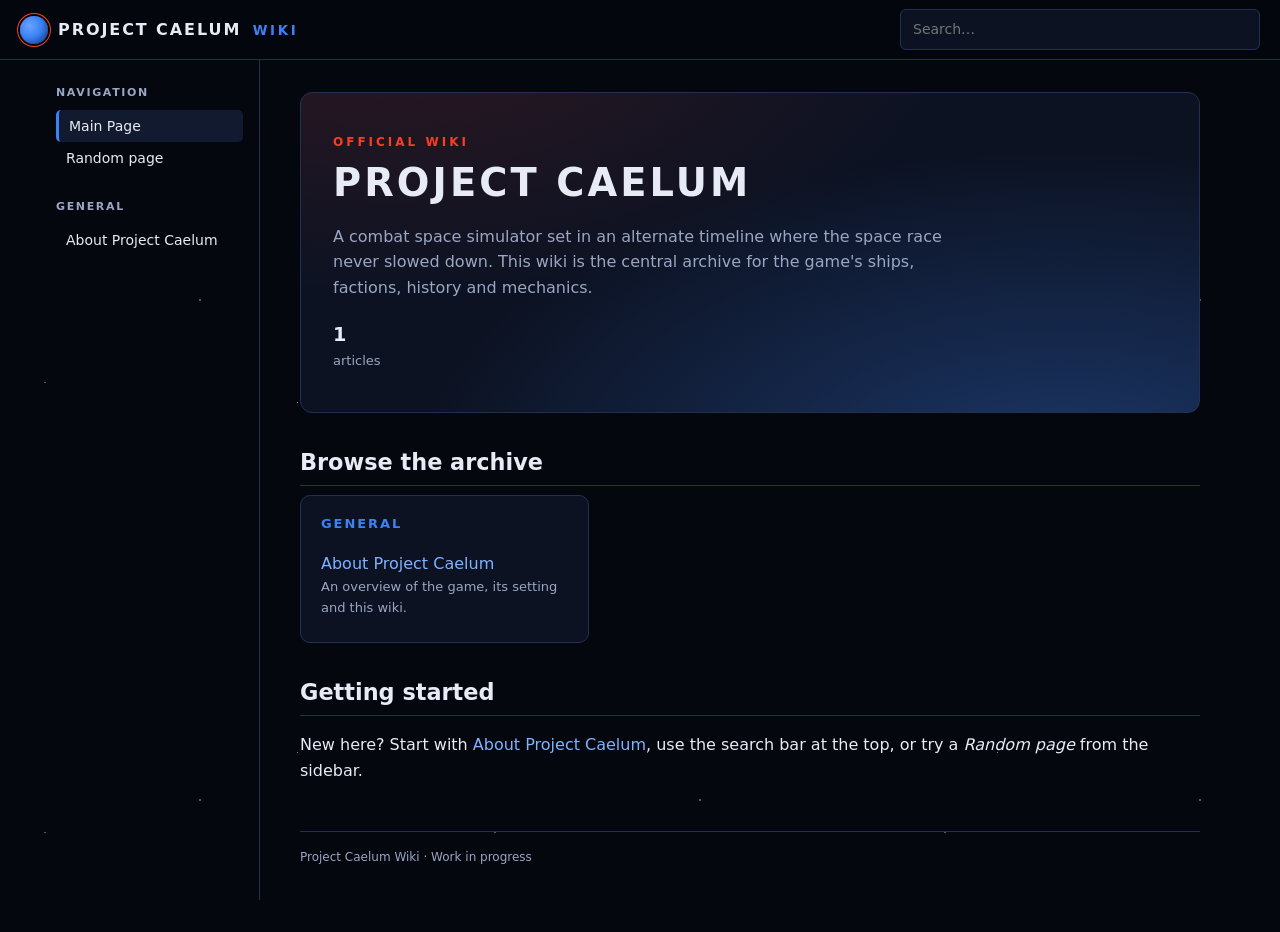
==== index.html @ 2e1519de "Add starter wiki: main page hub, about page, template, search and sidebar Co-Authored-By: Claude Opu" ====
<!DOCTYPE html>
<html lang="en">
<head>
  <meta charset="UTF-8">
  <meta name="viewport" content="width=device-width, initial-scale=1">
  <meta name="robots" content="noindex, nofollow">
  <title>Project Caelum Wiki</title>
  <link rel="stylesheet" href="assets/style.css">
</head>
<body data-root="">
  <div class="layout">
    <main>
      <section class="hero">
        <div class="tag">Official Wiki</div>
        <h1>PROJECT CAELUM</h1>
        <p>
          A combat space simulator set in an alternate timeline where the space race never slowed down.
          This wiki is the central archive for the game's ships, factions, history and mechanics.
        </p>
        <div class="stats">
          <div><b id="page-count">0</b>articles</div>
        </div>
      </section>

      <h2>Browse the archive</h2>
      <div class="grid" id="category-hub"></div>

      <h2>Getting started</h2>
      <p>
        New here? Start with <a href="pages/about.html">About Project Caelum</a>, use the search bar
        at the top, or try a <em>Random page</em> from the sidebar.
      </p>

      <footer class="page-footer">Project Caelum Wiki · Work in progress</footer>
    </main>
  </div>

  <script src="assets/pages.js"></script>
  <script src="assets/wiki.js"></script>
</body>
</html>
---- assets/style.css ----
/* ==========================================================
   PROJECT CAELUM WIKI — placeholder space theme
   Change the colors here to restyle the whole wiki.
   ========================================================== */
:root {
  --bg: #05070f;
  --bg-panel: #0c1222;
  --bg-panel-2: #121a30;
  --border: #23304f;
  --text: #e6ebf5;
  --text-dim: #9aa6c2;
  --accent: #3b82f6;      /* blue */
  --accent-2: #fc3d21;    /* signal red */
  --link: #7fb2ff;
  --font: "Segoe UI", system-ui, -apple-system, Roboto, Helvetica, Arial, sans-serif;
  --mono: ui-monospace, "Cascadia Mono", Consolas, monospace;
  --header-h: 60px;
}

* { box-sizing: border-box; }

html, body { margin: 0; }

body {
  background-color: var(--bg);
  /* simple CSS starfield */
  background-image:
    radial-gradient(1px 1px at 20% 30%, #fff8 50%, transparent 51%),
    radial-gradient(1px 1px at 70% 80%, #fff6 50%, transparent 51%),
    radial-gradient(1.5px 1.5px at 40% 60%, #fff5 50%, transparent 51%),
    radial-gradient(1px 1px at 85% 15%, #fff7 50%, transparent 51%),
    radial-gradient(1px 1px at 10% 85%, #fff5 50%, transparent 51%);
  background-size: 300px 300px, 400px 400px, 500px 500px, 350px 350px, 450px 450px;
  background-attachment: fixed;
  color: var(--text);
  font-family: var(--font);
  line-height: 1.6;
}

a { color: var(--link); text-decoration: none; }
a:hover { text-decoration: underline; }

/* ---------- Header ---------- */
.site-header {
  position: sticky; top: 0; z-index: 20;
  height: var(--header-h);
  display: flex; align-items: center; gap: 16px;
  padding: 0 20px;
  background: rgba(5, 7, 15, 0.92);
  backdrop-filter: blur(6px);
  border-bottom: 1px solid var(--border);
}
.brand { display: flex; align-items: center; gap: 10px; color: var(--text); font-weight: 700; letter-spacing: 0.12em; }
.brand:hover { text-decoration: none; }
.brand small { color: var(--accent); font-weight: 600; letter-spacing: 0.2em; margin-left: 4px; }
.brand-mark {
  width: 28px; height: 28px; border-radius: 50%;
  background: radial-gradient(circle at 35% 35%, #6aa3ff, var(--accent) 45%, #0b2a66 100%);
  box-shadow: 0 0 0 2px var(--bg), 0 0 0 3px var(--accent-2);
}
.menu-btn {
  display: none;
  background: none; border: 1px solid var(--border); color: var(--text);
  font-size: 20px; border-radius: 6px; width: 40px; height: 36px; cursor: pointer;
}

/* ---------- Search ---------- */
.search { position: relative; margin-left: auto; width: min(360px, 40vw); }
.search input {
  width: 100%; padding: 8px 12px;
  background: var(--bg-panel); color: var(--text);
  border: 1px solid var(--border); border-radius: 6px;
  font: inherit; font-size: 14px;
}
.search input:focus { outline: none; border-color: var(--accent); }
.search-results {
  position: absolute; top: calc(100% + 6px); left: 0; right: 0;
  list-style: none; margin: 0; padding: 4px;
  background: var(--bg-panel); border: 1px solid var(--border); border-radius: 8px;
  box-shadow: 0 10px 30px #000a; max-height: 60vh; overflow-y: auto;
}
.search-results a { display: block; padding: 8px 10px; border-radius: 6px; color: var(--text); }
.search-results a:hover { background: var(--bg-panel-2); text-decoration: none; }
.search-results span { display: block; font-size: 12px; color: var(--text-dim); }
.search-results .no-results { padding: 8px 10px; color: var(--text-dim); font-size: 14px; }

/* ---------- Layout ---------- */
.layout {
  display: grid; grid-template-columns: 220px 1fr;
  max-width: 1200px; margin: 0 auto; min-height: calc(100vh - var(--header-h));
}
.sidebar {
  position: sticky; top: var(--header-h); align-self: start;
  height: calc(100vh - var(--header-h)); overflow-y: auto;
  padding: 24px 16px; border-right: 1px solid var(--border);
}
.nav-group { margin-bottom: 24px; }
.nav-group h4 {
  margin: 0 0 8px; font-size: 11px; letter-spacing: 0.15em; text-transform: uppercase; color: var(--text-dim);
}
.nav-group ul { list-style: none; margin: 0; padding: 0; }
.nav-group a { display: block; padding: 5px 10px; border-radius: 5px; color: var(--text); font-size: 14px; }
.nav-group a:hover { background: var(--bg-panel-2); text-decoration: none; }
.nav-group a.current { background: var(--bg-panel-2); border-left: 3px solid var(--accent); }

main { padding: 32px 40px 64px; min-width: 0; }

/* ---------- Article content ---------- */
.breadcrumb { font-size: 13px; color: var(--text-dim); margin-bottom: 8px; }
h1 {
  font-size: 2.1rem; margin: 0 0 4px; letter-spacing: 0.02em;
  padding-bottom: 10px; border-bottom: 2px solid var(--border);
}
h2 { font-size: 1.4rem; margin: 2rem 0 0.6rem; padding-bottom: 4px; border-bottom: 1px solid var(--border); }
h3 { font-size: 1.1rem; margin: 1.5rem 0 0.4rem; }
.lead { font-size: 1.1rem; color: var(--text-dim); }
.muted { color: var(--text-dim); }
code { font-family: var(--mono); background: var(--bg-panel-2); padding: 1px 5px; border-radius: 4px; font-size: 0.9em; }

/* Infobox (floats right on desktop, full width on phones) */
.infobox {
  float: right; width: 280px; margin: 0 0 20px 24px;
  background: var(--bg-panel); border: 1px solid var(--border); border-top: 3px solid var(--accent);
  border-radius: 8px; overflow: hidden; font-size: 14px;
}
.infobox .infobox-title { padding: 10px 14px; font-weight: 700; text-align: center; background: var(--bg-panel-2); }
.infobox .infobox-image {
  aspect-ratio: 4 / 3; display: grid; place-items: center;
  background: #000; color: var(--text-dim); font-size: 12px;
}
.infobox .infobox-image img { width: 100%; height: 100%; object-fit: cover; }
.infobox table { width: 100%; border-collapse: collapse; }
.infobox th, .infobox td { padding: 6px 14px; border-top: 1px solid var(--border); text-align: left; vertical-align: top; }
.infobox th { color: var(--text-dim); font-weight: 600; width: 40%; }

/* Notice boxes */
.notice {
  padding: 12px 16px; border-radius: 8px; margin: 16px 0;
  background: var(--bg-panel); border-left: 4px solid var(--accent-2); font-size: 14px;
}

/* Tables in articles */
table.wikitable { border-collapse: collapse; margin: 12px 0; font-size: 14px; }
table.wikitable th, table.wikitable td { border: 1px solid var(--border); padding: 6px 12px; }
table.wikitable th { background: var(--bg-panel-2); }

/* ---------- Main Page ---------- */
.hero {
  position: relative; overflow: hidden;
  padding: 40px 32px; margin-bottom: 28px; border-radius: 12px;
  background:
    radial-gradient(ellipse at 85% 120%, #3b82f655, transparent 60%),
    radial-gradient(ellipse at 10% -20%, #fc3d2122, transparent 50%),
    var(--bg-panel);
  border: 1px solid var(--border);
}
.hero h1 { border: none; font-size: 2.4rem; letter-spacing: 0.08em; padding: 0; }
.hero .tag { color: var(--accent-2); font-size: 12px; font-weight: 700; letter-spacing: 0.25em; text-transform: uppercase; }
.hero p { max-width: 640px; color: var(--text-dim); margin: 10px 0 0; }
.stats { display: flex; gap: 24px; margin-top: 20px; font-size: 13px; color: var(--text-dim); }
.stats b { color: var(--text); font-size: 1.2rem; display: block; }

.grid { display: grid; grid-template-columns: repeat(auto-fill, minmax(260px, 1fr)); gap: 16px; }
.card {
  background: var(--bg-panel); border: 1px solid var(--border); border-radius: 10px; padding: 18px 20px;
}
.card h3 { margin: 0 0 10px; font-size: 13px; letter-spacing: 0.15em; text-transform: uppercase; color: var(--accent); }
.card ul { list-style: none; margin: 0; padding: 0; }
.card li { padding: 6px 0; border-top: 1px solid var(--border); }
.card li:first-child { border-top: none; }
.card li span { display: block; font-size: 13px; color: var(--text-dim); }

footer.page-footer {
  clear: both; margin-top: 48px; padding-top: 16px; border-top: 1px solid var(--border);
  font-size: 12px; color: var(--text-dim);
}

/* ---------- Phones / small screens ---------- */
@media (max-width: 800px) {
  .menu-btn { display: block; }
  .brand-text small { display: none; }
  .site-header { gap: 10px; padding: 0 12px; }
  .search { width: auto; flex: 1; }
  .brand-text { font-size: 12px; letter-spacing: 0.06em; line-height: 1.2; max-width: 90px; }
  .brand-mark { width: 24px; height: 24px; flex-shrink: 0; }
  .infobox .infobox-image { aspect-ratio: 16 / 9; }

  .layout { grid-template-columns: 1fr; }
  .sidebar {
    position: fixed; top: var(--header-h); left: 0; z-index: 15;
    width: 260px; background: var(--bg);
    transform: translateX(-100%); transition: transform 0.2s ease;
  }
  body.nav-open .sidebar { transform: translateX(0); box-shadow: 10px 0 30px #000c; }

  main { padding: 20px 16px 48px; }
  h1 { font-size: 1.7rem; }
  .hero { padding: 28px 20px; }
  .hero h1 { font-size: 1.8rem; }
  .infobox { float: none; width: 100%; margin: 0 0 20px; }
}
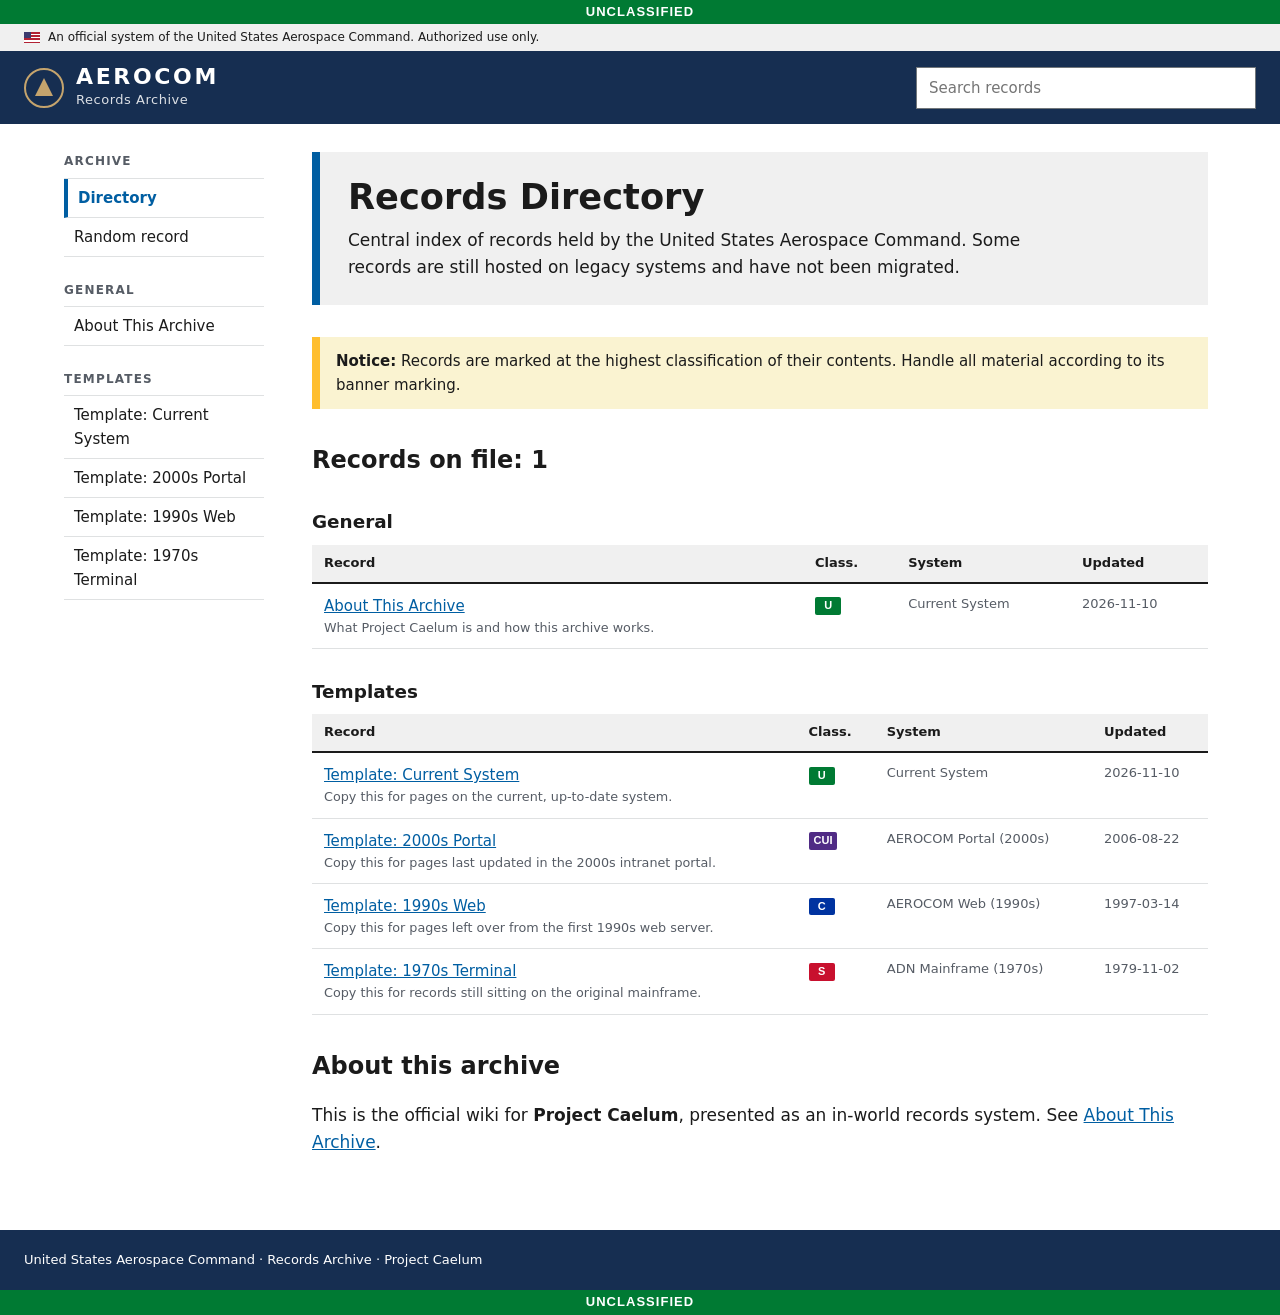
==== commit 7191988f: "Restyle as AEROCOM records archive with classification banners and four site eras Co-Authored-By: Cl" ====
--- a/index.html
+++ b/index.html
@@ -4,36 +4,33 @@
   <meta charset="UTF-8">
   <meta name="viewport" content="width=device-width, initial-scale=1">
   <meta name="robots" content="noindex, nofollow">
-  <title>Project Caelum Wiki</title>
+  <title>Records Directory · AEROCOM Records Archive</title>
   <link rel="stylesheet" href="assets/style.css">
 </head>
-<body data-root="">
-  <div class="layout">
-    <main>
-      <section class="hero">
-        <div class="tag">Official Wiki</div>
-        <h1>PROJECT CAELUM</h1>
-        <p>
-          A combat space simulator set in an alternate timeline where the space race never slowed down.
-          This wiki is the central archive for the game's ships, factions, history and mechanics.
-        </p>
-        <div class="stats">
-          <div><b id="page-count">0</b>articles</div>
-        </div>
-      </section>
+<body data-root="" data-era="modern" data-class="U">
+  <main>
+    <section class="hero">
+      <h1>Records Directory</h1>
+      <p>
+        Central index of records held by the United States Aerospace Command.
+        Some records are still hosted on legacy systems and have not been migrated.
+      </p>
+    </section>
 
-      <h2>Browse the archive</h2>
-      <div class="grid" id="category-hub"></div>
+    <div class="notice">
+      <strong>Notice:</strong> Records are marked at the highest classification of their contents.
+      Handle all material according to its banner marking.
+    </div>
 
-      <h2>Getting started</h2>
-      <p>
-        New here? Start with <a href="pages/about.html">About Project Caelum</a>, use the search bar
-        at the top, or try a <em>Random page</em> from the sidebar.
-      </p>
+    <h2>Records on file: <span id="page-count">0</span></h2>
+    <div id="directory"></div>
 
-      <footer class="page-footer">Project Caelum Wiki · Work in progress</footer>
-    </main>
-  </div>
+    <h2>About this archive</h2>
+    <p>
+      This is the official wiki for <strong>Project Caelum</strong>, presented as an in-world records system.
+      See <a href="pages/about.html">About This Archive</a>.
+    </p>
+  </main>
 
   <script src="assets/pages.js"></script>
   <script src="assets/wiki.js"></script>
--- a/assets/style.css
+++ b/assets/style.css
@@ -1,201 +1,391 @@
 /* ==========================================================
-   PROJECT CAELUM WIKI — placeholder space theme
-   Change the colors here to restyle the whole wiki.
-   ========================================================== */
+   AEROSPACE COMMAND RECORDS ARCHIVE
+   One stylesheet, four "eras". A page picks its era with
+   <body data-era="terminal | web90 | portal | modern">.
+
+   1. Shared: classification banners, tags, markings, redaction
+   2. Era: Current system (modern)
+   3. Era: 2000s portal
+   4. Era: 1990s web
+   5. Era: 1970s terminal
+   ========================================================== */
+
+/* ---------- 1. SHARED ---------- */
+* { box-sizing: border-box; }
+html, body { margin: 0; }
+img { max-width: 100%; }
+
+/* Classification colors (standard banner scheme) */
 :root {
-  --bg: #05070f;
-  --bg-panel: #0c1222;
-  --bg-panel-2: #121a30;
-  --border: #23304f;
-  --text: #e6ebf5;
-  --text-dim: #9aa6c2;
-  --accent: #3b82f6;      /* blue */
-  --accent-2: #fc3d21;    /* signal red */
-  --link: #7fb2ff;
-  --font: "Segoe UI", system-ui, -apple-system, Roboto, Helvetica, Arial, sans-serif;
-  --mono: ui-monospace, "Cascadia Mono", Consolas, monospace;
-  --header-h: 60px;
-}
-
-* { box-sizing: border-box; }
-
-html, body { margin: 0; }
-
-body {
-  background-color: var(--bg);
-  /* simple CSS starfield */
-  background-image:
-    radial-gradient(1px 1px at 20% 30%, #fff8 50%, transparent 51%),
-    radial-gradient(1px 1px at 70% 80%, #fff6 50%, transparent 51%),
-    radial-gradient(1.5px 1.5px at 40% 60%, #fff5 50%, transparent 51%),
-    radial-gradient(1px 1px at 85% 15%, #fff7 50%, transparent 51%),
-    radial-gradient(1px 1px at 10% 85%, #fff5 50%, transparent 51%);
-  background-size: 300px 300px, 400px 400px, 500px 500px, 350px 350px, 450px 450px;
-  background-attachment: fixed;
-  color: var(--text);
-  font-family: var(--font);
-  line-height: 1.6;
-}
-
-a { color: var(--link); text-decoration: none; }
-a:hover { text-decoration: underline; }
-
-/* ---------- Header ---------- */
-.site-header {
-  position: sticky; top: 0; z-index: 20;
-  height: var(--header-h);
+  --cls-u: #007a33;
+  --cls-cui: #502b85;
+  --cls-c: #0033a0;
+  --cls-s: #c8102e;
+  --cls-ts: #ff8c00;
+  --cls-sci: #fce83a;
+}
+
+.cls-banner {
+  position: sticky; top: 0; z-index: 50;
+  padding: 3px 8px; text-align: center;
+  font: 700 13px/1.4 Arial, Helvetica, sans-serif; letter-spacing: 0.08em;
+  color: #fff;
+}
+.cls-banner.cls-bottom { position: static; }
+.cls-u   { background: var(--cls-u); }
+.cls-cui { background: var(--cls-cui); }
+.cls-c   { background: var(--cls-c); }
+.cls-s   { background: var(--cls-s); }
+.cls-ts  { background: var(--cls-ts);  color: #000; }
+.cls-sci { background: var(--cls-sci); color: #000; }
+
+/* Small classification tags (directory, search results) */
+.tag {
+  display: inline-block; min-width: 2.4em; padding: 0 5px; border-radius: 2px;
+  font: 700 11px/1.6 Arial, Helvetica, sans-serif; font-style: normal; text-align: center;
+  color: #fff; vertical-align: middle;
+}
+.tag-u { background: var(--cls-u); }
+.tag-cui { background: var(--cls-cui); }
+.tag-c { background: var(--cls-c); }
+.tag-s { background: var(--cls-s); }
+.tag-ts { background: var(--cls-ts); color: #000; }
+.tag-sci { background: var(--cls-sci); color: #000; }
+
+/* Portion markings: <p data-pm="S">…</p>  shows "(S)" before the paragraph */
+[data-pm]::before { content: "(" attr(data-pm) ") "; font-weight: 700; }
+
+/* Redaction: <span class="redact">hidden words</span> */
+.redact {
+  background: #000; color: transparent !important; border-radius: 1px;
+  user-select: none; -webkit-user-select: none; padding: 0 2px;
+}
+.redact * { visibility: hidden; }
+
+/* Search results (positioned dropdown; each era restyles it) */
+.search { position: relative; }
+.search-results {
+  position: absolute; top: calc(100% + 4px); left: 0; right: 0; z-index: 40;
+  list-style: none; margin: 0; padding: 0; max-height: 60vh; overflow-y: auto;
+}
+.search-results a { display: block; padding: 8px 10px; text-decoration: none; }
+.search-results span { display: block; font-size: 0.85em; }
+.search-results .no-results { padding: 8px 10px; }
+
+.menu-btn { display: none; cursor: pointer; }
+
+/* Boxes and section bars sit beside the infobox instead of under it */
+.notice, .era-portal h2 { display: flow-root; }
+
+/* Directory table (Main Page) */
+.dir-table { width: 100%; border-collapse: collapse; }
+.dir-table th, .dir-table td { text-align: left; vertical-align: top; }
+.dir-table td span { display: block; font-size: 0.85em; }
+
+/* Infobox: shared structure */
+.infobox { float: right; width: 280px; margin: 0 0 16px 20px; }
+.infobox table { width: 100%; border-collapse: collapse; }
+.infobox th, .infobox td { text-align: left; vertical-align: top; }
+
+/* ==========================================================
+   2. ERA: CURRENT SYSTEM (modern government design)
+   ========================================================== */
+.era-modern {
+  --ink: #1b1b1b; --ink-2: #565c65; --line: #dfe1e2; --bg-2: #f0f0f0;
+  --navy: #162e51; --blue: #005ea2; --blue-dark: #1a4480;
+  background: #fff; color: var(--ink);
+  font: 17px/1.6 "Public Sans", "Source Sans Pro", system-ui, -apple-system, "Segoe UI", Roboto, Arial, sans-serif;
+}
+.era-modern a { color: var(--blue); }
+.era-modern a:visited { color: #54278f; }
+.era-modern .cls-banner { position: static; }
+
+.era-modern .site-header { position: sticky; top: 0; z-index: 30; }
+.era-modern .md-official {
+  display: flex; align-items: center; gap: 8px;
+  background: var(--bg-2); padding: 4px 24px; font-size: 12px; color: var(--ink);
+}
+.md-flag {
+  width: 16px; height: 11px; flex-shrink: 0;
+  background: repeating-linear-gradient(#b22234 0 1.6px, #fff 1.6px 3.2px);
+  position: relative;
+}
+.md-flag::before { content: ""; position: absolute; left: 0; top: 0; width: 7px; height: 6px; background: #3c3b6e; }
+
+.era-modern .md-bar {
   display: flex; align-items: center; gap: 16px;
-  padding: 0 20px;
-  background: rgba(5, 7, 15, 0.92);
-  backdrop-filter: blur(6px);
-  border-bottom: 1px solid var(--border);
-}
-.brand { display: flex; align-items: center; gap: 10px; color: var(--text); font-weight: 700; letter-spacing: 0.12em; }
-.brand:hover { text-decoration: none; }
-.brand small { color: var(--accent); font-weight: 600; letter-spacing: 0.2em; margin-left: 4px; }
-.brand-mark {
-  width: 28px; height: 28px; border-radius: 50%;
-  background: radial-gradient(circle at 35% 35%, #6aa3ff, var(--accent) 45%, #0b2a66 100%);
-  box-shadow: 0 0 0 2px var(--bg), 0 0 0 3px var(--accent-2);
-}
-.menu-btn {
-  display: none;
-  background: none; border: 1px solid var(--border); color: var(--text);
-  font-size: 20px; border-radius: 6px; width: 40px; height: 36px; cursor: pointer;
-}
-
-/* ---------- Search ---------- */
-.search { position: relative; margin-left: auto; width: min(360px, 40vw); }
-.search input {
-  width: 100%; padding: 8px 12px;
-  background: var(--bg-panel); color: var(--text);
-  border: 1px solid var(--border); border-radius: 6px;
-  font: inherit; font-size: 14px;
-}
-.search input:focus { outline: none; border-color: var(--accent); }
-.search-results {
-  position: absolute; top: calc(100% + 6px); left: 0; right: 0;
-  list-style: none; margin: 0; padding: 4px;
-  background: var(--bg-panel); border: 1px solid var(--border); border-radius: 8px;
-  box-shadow: 0 10px 30px #000a; max-height: 60vh; overflow-y: auto;
-}
-.search-results a { display: block; padding: 8px 10px; border-radius: 6px; color: var(--text); }
-.search-results a:hover { background: var(--bg-panel-2); text-decoration: none; }
-.search-results span { display: block; font-size: 12px; color: var(--text-dim); }
-.search-results .no-results { padding: 8px 10px; color: var(--text-dim); font-size: 14px; }
-
-/* ---------- Layout ---------- */
-.layout {
-  display: grid; grid-template-columns: 220px 1fr;
-  max-width: 1200px; margin: 0 auto; min-height: calc(100vh - var(--header-h));
-}
-.sidebar {
-  position: sticky; top: var(--header-h); align-self: start;
-  height: calc(100vh - var(--header-h)); overflow-y: auto;
-  padding: 24px 16px; border-right: 1px solid var(--border);
-}
-.nav-group { margin-bottom: 24px; }
-.nav-group h4 {
-  margin: 0 0 8px; font-size: 11px; letter-spacing: 0.15em; text-transform: uppercase; color: var(--text-dim);
-}
-.nav-group ul { list-style: none; margin: 0; padding: 0; }
-.nav-group a { display: block; padding: 5px 10px; border-radius: 5px; color: var(--text); font-size: 14px; }
-.nav-group a:hover { background: var(--bg-panel-2); text-decoration: none; }
-.nav-group a.current { background: var(--bg-panel-2); border-left: 3px solid var(--accent); }
-
-main { padding: 32px 40px 64px; min-width: 0; }
-
-/* ---------- Article content ---------- */
-.breadcrumb { font-size: 13px; color: var(--text-dim); margin-bottom: 8px; }
-h1 {
-  font-size: 2.1rem; margin: 0 0 4px; letter-spacing: 0.02em;
-  padding-bottom: 10px; border-bottom: 2px solid var(--border);
-}
-h2 { font-size: 1.4rem; margin: 2rem 0 0.6rem; padding-bottom: 4px; border-bottom: 1px solid var(--border); }
-h3 { font-size: 1.1rem; margin: 1.5rem 0 0.4rem; }
-.lead { font-size: 1.1rem; color: var(--text-dim); }
-.muted { color: var(--text-dim); }
-code { font-family: var(--mono); background: var(--bg-panel-2); padding: 1px 5px; border-radius: 4px; font-size: 0.9em; }
-
-/* Infobox (floats right on desktop, full width on phones) */
-.infobox {
-  float: right; width: 280px; margin: 0 0 20px 24px;
-  background: var(--bg-panel); border: 1px solid var(--border); border-top: 3px solid var(--accent);
-  border-radius: 8px; overflow: hidden; font-size: 14px;
-}
-.infobox .infobox-title { padding: 10px 14px; font-weight: 700; text-align: center; background: var(--bg-panel-2); }
-.infobox .infobox-image {
-  aspect-ratio: 4 / 3; display: grid; place-items: center;
-  background: #000; color: var(--text-dim); font-size: 12px;
-}
-.infobox .infobox-image img { width: 100%; height: 100%; object-fit: cover; }
-.infobox table { width: 100%; border-collapse: collapse; }
-.infobox th, .infobox td { padding: 6px 14px; border-top: 1px solid var(--border); text-align: left; vertical-align: top; }
-.infobox th { color: var(--text-dim); font-weight: 600; width: 40%; }
-
-/* Notice boxes */
-.notice {
-  padding: 12px 16px; border-radius: 8px; margin: 16px 0;
-  background: var(--bg-panel); border-left: 4px solid var(--accent-2); font-size: 14px;
-}
-
-/* Tables in articles */
-table.wikitable { border-collapse: collapse; margin: 12px 0; font-size: 14px; }
-table.wikitable th, table.wikitable td { border: 1px solid var(--border); padding: 6px 12px; }
-table.wikitable th { background: var(--bg-panel-2); }
-
-/* ---------- Main Page ---------- */
-.hero {
-  position: relative; overflow: hidden;
-  padding: 40px 32px; margin-bottom: 28px; border-radius: 12px;
-  background:
-    radial-gradient(ellipse at 85% 120%, #3b82f655, transparent 60%),
-    radial-gradient(ellipse at 10% -20%, #fc3d2122, transparent 50%),
-    var(--bg-panel);
-  border: 1px solid var(--border);
-}
-.hero h1 { border: none; font-size: 2.4rem; letter-spacing: 0.08em; padding: 0; }
-.hero .tag { color: var(--accent-2); font-size: 12px; font-weight: 700; letter-spacing: 0.25em; text-transform: uppercase; }
-.hero p { max-width: 640px; color: var(--text-dim); margin: 10px 0 0; }
-.stats { display: flex; gap: 24px; margin-top: 20px; font-size: 13px; color: var(--text-dim); }
-.stats b { color: var(--text); font-size: 1.2rem; display: block; }
-
-.grid { display: grid; grid-template-columns: repeat(auto-fill, minmax(260px, 1fr)); gap: 16px; }
-.card {
-  background: var(--bg-panel); border: 1px solid var(--border); border-radius: 10px; padding: 18px 20px;
-}
-.card h3 { margin: 0 0 10px; font-size: 13px; letter-spacing: 0.15em; text-transform: uppercase; color: var(--accent); }
-.card ul { list-style: none; margin: 0; padding: 0; }
-.card li { padding: 6px 0; border-top: 1px solid var(--border); }
-.card li:first-child { border-top: none; }
-.card li span { display: block; font-size: 13px; color: var(--text-dim); }
-
-footer.page-footer {
-  clear: both; margin-top: 48px; padding-top: 16px; border-top: 1px solid var(--border);
-  font-size: 12px; color: var(--text-dim);
-}
-
-/* ---------- Phones / small screens ---------- */
+  padding: 14px 24px; background: var(--navy); color: #fff;
+}
+.md-brand { display: flex; align-items: center; gap: 12px; color: #fff !important; text-decoration: none; }
+.md-brand b { display: block; font-size: 22px; letter-spacing: 0.12em; line-height: 1.1; }
+.md-brand small { display: block; font-size: 13px; opacity: 0.85; letter-spacing: 0.04em; }
+.md-emblem {
+  width: 40px; height: 40px; flex-shrink: 0; border-radius: 50%;
+  border: 2px solid #c5a46d; background: var(--navy); position: relative;
+}
+.md-emblem::after { /* simple delta wing */
+  content: ""; position: absolute; left: 50%; top: 50%; transform: translate(-50%, -55%);
+  border-left: 9px solid transparent; border-right: 9px solid transparent; border-bottom: 18px solid #c5a46d;
+}
+.era-modern .search { margin-left: auto; width: min(340px, 40vw); }
+.era-modern .search input {
+  width: 100%; padding: 8px 12px; font: inherit; font-size: 15px;
+  border: 1px solid #71767a; border-radius: 0;
+}
+.era-modern .search-results { background: #fff; border: 1px solid var(--line); box-shadow: 0 4px 12px #0003; }
+.era-modern .search-results a { color: var(--ink); border-bottom: 1px solid var(--line); }
+.era-modern .search-results a:hover { background: var(--bg-2); }
+.era-modern .search-results span { color: var(--ink-2); }
+
+.era-modern .layout { display: grid; grid-template-columns: 240px 1fr; max-width: 1200px; margin: 0 auto; }
+.era-modern .sidebar { padding: 28px 16px 28px 24px; }
+.era-modern .nav-group { margin-bottom: 24px; }
+.era-modern .nav-group h4 { margin: 0 0 6px; font-size: 12px; text-transform: uppercase; letter-spacing: 0.1em; color: var(--ink-2); }
+.era-modern .nav-group ul { list-style: none; margin: 0; padding: 0; border-top: 1px solid var(--line); }
+.era-modern .nav-group a { display: block; padding: 7px 10px; font-size: 15px; color: var(--ink); text-decoration: none; border-bottom: 1px solid var(--line); }
+.era-modern .nav-group a:hover { background: var(--bg-2); color: var(--blue); }
+.era-modern .nav-group a.current { border-left: 4px solid var(--blue); font-weight: 700; color: var(--blue); }
+
+.era-modern main { padding: 28px 32px 56px; min-width: 0; }
+.era-modern h1 { font-size: 2.2rem; line-height: 1.2; margin: 0 0 12px; }
+.era-modern h2 { font-size: 1.5rem; margin: 2rem 0 0.5rem; }
+.era-modern .lead { font-size: 1.2rem; color: var(--ink-2); }
+.era-modern .breadcrumb { font-size: 14px; color: var(--ink-2); margin-bottom: 12px; }
+
+.era-modern .hero { background: var(--bg-2); border-left: 8px solid var(--blue); padding: 24px 28px; margin-bottom: 32px; }
+.era-modern .hero h1 { margin-bottom: 4px; }
+.era-modern .hero p { margin: 8px 0 0; max-width: 680px; }
+.era-modern .notice { background: #faf3d1; border-left: 8px solid #ffbe2e; padding: 12px 16px; margin: 16px 0; font-size: 15px; }
+
+.era-modern .dir-group h3 { font-size: 1.15rem; margin: 28px 0 8px; }
+.era-modern .dir-table { font-size: 15px; }
+.era-modern .dir-table th { background: var(--bg-2); padding: 8px 12px; font-size: 13px; border-bottom: 2px solid var(--ink); }
+.era-modern .dir-table td { padding: 10px 12px; border-bottom: 1px solid var(--line); }
+.era-modern .dir-table td span { color: var(--ink-2); }
+.era-modern .dir-era, .era-modern .dir-date { font-size: 13px; color: var(--ink-2); white-space: nowrap; }
+
+.era-modern .infobox { border: 1px solid var(--line); border-top: 4px solid var(--navy); font-size: 14px; }
+.era-modern .infobox-title { background: var(--navy); color: #fff; font-weight: 700; padding: 8px 12px; text-align: center; }
+.era-modern .infobox-image { aspect-ratio: 4/3; background: var(--bg-2); display: grid; place-items: center; color: var(--ink-2); font-size: 12px; }
+.era-modern .infobox th, .era-modern .infobox td { padding: 6px 12px; border-top: 1px solid var(--line); }
+.era-modern .infobox th { width: 40%; color: var(--ink-2); }
+
+.era-modern .site-footer { clear: both; background: var(--navy); color: #fff; padding: 20px 24px; font-size: 13px; }
+
+/* ==========================================================
+   3. ERA: 2000s PORTAL (SharePoint-style intranet)
+   ========================================================== */
+.era-portal {
+  background: #fff; color: #000;
+  font: 12px/1.4 Tahoma, Verdana, "Segoe UI", Arial, sans-serif;
+}
+.era-portal a { color: #003399; text-decoration: none; }
+.era-portal a:hover { text-decoration: underline; color: #ff6600; }
+
+.pt-topbar {
+  display: flex; justify-content: space-between; padding: 3px 10px;
+  background: linear-gradient(#5d7fb9, #3a5f9b); color: #fff; font-size: 11px;
+}
+.pt-masthead {
+  display: flex; align-items: center; gap: 12px; padding: 10px 14px;
+  background: linear-gradient(#fdfdfd, #dbe6f5); border-bottom: 1px solid #8ba0bc;
+}
+.pt-logo { display: flex; align-items: center; gap: 10px; }
+.pt-logo b { display: block; font: bold 20px Verdana, Tahoma, sans-serif; color: #1f3d6b; }
+.pt-logo small { display: block; font-size: 11px; color: #4d6082; }
+.pt-emblem {
+  width: 36px; height: 36px; border-radius: 50%;
+  background: radial-gradient(circle at 35% 30%, #9ec0ff, #2b5bb5 60%, #0c2a63);
+  box-shadow: inset 0 -3px 6px #0004, 0 1px 2px #0006;
+}
+.era-portal .search { margin-left: auto; display: flex; gap: 4px; }
+.era-portal .search input { width: 200px; font: 11px Tahoma, sans-serif; padding: 2px 4px; border: 1px solid #7f9db9; }
+.era-portal .search-go {
+  font: bold 11px Tahoma, sans-serif; padding: 1px 8px; cursor: pointer;
+  background: linear-gradient(#fff, #d6dff0); border: 1px solid #7f9db9; color: #1f3d6b;
+}
+.era-portal .search-results { background: #fff; border: 1px solid #7f9db9; top: calc(100% + 2px); right: auto; width: 300px; }
+.era-portal .search-results a:hover { background: #ffe6a0; text-decoration: none; }
+.era-portal .search-results span { color: #555; }
+
+.pt-tabs {
+  display: flex; gap: 2px; padding: 4px 10px 0;
+  background: linear-gradient(#21497f, #3e6aa7); overflow-x: auto;
+}
+.pt-tabs a {
+  padding: 4px 14px; color: #fff; white-space: nowrap;
+  background: linear-gradient(#6f93c8, #4a73b0); border: 1px solid #2f5891; border-bottom: none;
+}
+.pt-tabs a.current, .pt-tabs a:hover { background: linear-gradient(#ffdf88, #ffb94a); color: #000; text-decoration: none; }
+
+.era-portal .layout { display: grid; grid-template-columns: 170px 1fr; }
+.era-portal .sidebar { background: #f2f6fb; border-right: 1px solid #c4d2e5; padding: 8px 0; min-height: 60vh; }
+.pt-ql-title { font-weight: bold; color: #1f3d6b; padding: 4px 10px; border-bottom: 1px solid #c4d2e5; }
+.pt-ql-head { font-weight: bold; color: #4d6082; padding: 8px 10px 2px; }
+.era-portal .sidebar ul { list-style: none; margin: 0; padding: 0; }
+.era-portal .sidebar a { display: block; padding: 2px 10px 2px 18px; }
+.era-portal .sidebar a.current { background: #ffe6a0; font-weight: bold; }
+
+.era-portal main { padding: 10px 16px 30px; min-width: 0; }
+.era-portal .breadcrumb { font-size: 11px; color: #666; margin-bottom: 6px; }
+.era-portal h1 { font: normal 22px Verdana, Tahoma, sans-serif; color: #1f3d6b; margin: 0 0 10px; padding-bottom: 4px; border-bottom: 1px solid #c4d2e5; }
+.era-portal h2 {
+  font: bold 12px Tahoma, sans-serif; color: #1f3d6b; margin: 16px 0 6px; padding: 3px 6px;
+  background: linear-gradient(#f5f8fc, #dce6f4); border: 1px solid #c4d2e5;
+}
+.era-portal .lead { font-size: 13px; }
+.era-portal .notice { background: #ffffe1; border: 1px solid #e0c060; padding: 6px 8px; margin: 10px 0; }
+
+.era-portal .infobox { border: 1px solid #8ba0bc; background: #f9fbfe; }
+.era-portal .infobox-title { background: linear-gradient(#6f93c8, #3a5f9b); color: #fff; font-weight: bold; padding: 3px 6px; }
+.era-portal .infobox-image { aspect-ratio: 4/3; background: #dbe6f5; display: grid; place-items: center; color: #4d6082; font-size: 11px; }
+.era-portal .infobox th, .era-portal .infobox td { padding: 3px 6px; border-top: 1px solid #dbe6f5; }
+.era-portal .infobox th { color: #4d6082; width: 40%; }
+
+.era-portal .site-footer { clear: both; text-align: center; font-size: 10px; color: #666; padding: 8px; border-top: 1px solid #c4d2e5; background: #f2f6fb; }
+
+/* ==========================================================
+   4. ERA: 1990s WEB (first web server)
+   ========================================================== */
+.era-web90 {
+  background: #c0c0c0; color: #000;
+  font: 16px/1.35 "Times New Roman", Times, serif;
+}
+.era-web90 a { color: #0000ee; text-decoration: underline; }
+.era-web90 a:visited { color: #551a8b; }
+.era-web90 hr { border: none; border-top: 2px groove #fff; margin: 8px 0; }
+
+.era-web90 .site-header { text-align: center; padding: 12px 10px 0; }
+.w90-star { font-size: 40px; color: #000080; line-height: 1; }
+.w90-agency { font: bold 28px "Times New Roman", serif; margin: 4px 0; color: #000080; }
+.w90-sub { font-style: italic; }
+.w90-links { font-size: 15px; }
+.era-web90 a.current { color: #000; font-weight: bold; text-decoration: none; }
+
+.era-web90 .layout { display: grid; grid-template-columns: 200px 1fr; gap: 16px; padding: 0 12px; max-width: 980px; margin: 0 auto; }
+.era-web90 .sidebar { font-size: 14px; border-right: 2px groove #fff; padding-right: 10px; }
+.era-web90 .sidebar ul { padding-left: 18px; margin: 4px 0; list-style: square; }
+.era-web90 .search { display: flex; gap: 4px; flex-wrap: wrap; }
+.era-web90 .search input { width: 120px; font: 13px "Times New Roman", serif; border: 2px inset #fff; padding: 1px 2px; }
+.era-web90 .search-go { font: 13px Arial, sans-serif; background: #c0c0c0; border: 2px outset #fff; padding: 0 6px; cursor: pointer; }
+.era-web90 .search-results { background: #fff; border: 1px solid #000; width: 260px; }
+.era-web90 .search-results a:hover { background: #000080; color: #fff; }
+
+.era-web90 main { min-width: 0; padding-bottom: 20px; }
+.era-web90 h1 { font: bold 26px "Times New Roman", serif; margin: 6px 0; }
+.era-web90 h2 { font: bold 20px "Times New Roman", serif; margin: 18px 0 4px; }
+.era-web90 .breadcrumb { font-size: 13px; }
+.era-web90 .notice { border: 2px solid #800000; background: #ffffcc; padding: 6px 8px; margin: 10px 0; }
+
+.era-web90 .infobox { background: #fff; border: 2px outset #fff; font-size: 14px; }
+.era-web90 .infobox-title { background: #000080; color: #fff; font-weight: bold; text-align: center; padding: 2px; }
+.era-web90 .infobox-image { aspect-ratio: 4/3; background: #808080; display: grid; place-items: center; color: #fff; font-size: 12px; }
+.era-web90 .infobox th, .era-web90 .infobox td { padding: 2px 6px; border: 1px solid #808080; }
+
+.era-web90 .site-footer { clear: both; text-align: center; font-size: 13px; padding: 0 12px 12px; }
+.w90-construction {
+  display: inline-block; padding: 1px 6px; font: bold 11px Arial, sans-serif; color: #000;
+  background: repeating-linear-gradient(45deg, #ffcc00 0 8px, #000 8px 16px);
+  text-shadow: 0 0 2px #ffcc00, 0 0 2px #ffcc00, 0 0 2px #ffcc00;
+}
+.w90-counter span { font-family: "Courier New", monospace; background: #000; color: #0f0; padding: 0 4px; letter-spacing: 2px; }
+
+/* ==========================================================
+   5. ERA: 1970s TERMINAL (original mainframe)
+   ========================================================== */
+.era-terminal {
+  --green: #33ff66; --dim: #1f9a3e;
+  background: #050805; color: var(--green);
+  font: 16px/1.5 "Courier New", Courier, "Lucida Console", monospace;
+  text-transform: uppercase; text-shadow: 0 0 4px #33ff6688;
+}
+.era-terminal::after { /* scanlines */
+  content: ""; position: fixed; inset: 0; pointer-events: none; z-index: 60;
+  background: repeating-linear-gradient(transparent 0 2px, #0003 2px 3px);
+}
+.era-terminal a { color: var(--green); text-decoration: none; }
+.era-terminal a:hover, .era-terminal a.current { background: var(--green); color: #050805; text-shadow: none; }
+.era-terminal .cls-banner { text-shadow: none; font-family: "Courier New", monospace; }
+.era-terminal pre { font: inherit; margin: 0; white-space: pre-wrap; }
+
+.era-terminal .site-header { padding: 14px 18px 0; border-bottom: 1px dashed var(--dim); padding-bottom: 10px; }
+.era-terminal .layout { display: grid; grid-template-columns: 300px 1fr; gap: 24px; padding: 14px 18px; }
+.term-menu a { display: block; padding: 0 4px; }
+.term-group { color: var(--dim); margin-top: 10px; }
+.era-terminal .search { margin-top: 16px; display: flex; gap: 6px; align-items: center; }
+.era-terminal .search input {
+  flex: 1; min-width: 0; background: transparent; border: none; border-bottom: 1px solid var(--dim);
+  color: var(--green); font: inherit; text-transform: uppercase; outline: none;
+}
+.era-terminal .search-results { background: #050805; border: 1px solid var(--green); top: calc(100% + 6px); }
+.era-terminal .search-results span { color: var(--dim); }
+.era-terminal .search-results .tag { text-shadow: none; }
+
+.era-terminal main { min-width: 0; }
+.era-terminal h1, .era-terminal h2, .era-terminal h3 { font: inherit; font-weight: bold; margin: 18px 0 6px; }
+.era-terminal h1 { margin-top: 0; }
+.era-terminal h1::before { content: "RECORD: "; color: var(--dim); }
+.era-terminal h2::before { content: ">> "; }
+.era-terminal .breadcrumb { color: var(--dim); }
+.era-terminal main p a, .era-terminal main li a { text-decoration: underline; }
+.era-terminal p { margin: 0 0 12px; max-width: 72ch; }
+.era-terminal .notice { border: 1px solid var(--green); padding: 6px 10px; margin: 10px 0; }
+.era-terminal .redact { background: var(--green); }
+
+.era-terminal .infobox { border: 1px solid var(--green); }
+.era-terminal .infobox-title { border-bottom: 1px solid var(--green); padding: 2px 8px; font-weight: bold; }
+.era-terminal .infobox-image { display: none; } /* no images on a 1970s terminal */
+.era-terminal .infobox th, .era-terminal .infobox td { padding: 2px 8px; font-weight: normal; }
+.era-terminal .infobox th { color: var(--dim); }
+
+.era-terminal .site-footer { clear: both; padding: 0 18px 16px; }
+.cursor { animation: blink 1s steps(1) infinite; }
+@keyframes blink { 50% { opacity: 0; } }
+
+/* ==========================================================
+   PHONES / SMALL SCREENS
+   ========================================================== */
 @media (max-width: 800px) {
-  .menu-btn { display: block; }
-  .brand-text small { display: none; }
-  .site-header { gap: 10px; padding: 0 12px; }
-  .search { width: auto; flex: 1; }
-  .brand-text { font-size: 12px; letter-spacing: 0.06em; line-height: 1.2; max-width: 90px; }
-  .brand-mark { width: 24px; height: 24px; flex-shrink: 0; }
-  .infobox .infobox-image { aspect-ratio: 16 / 9; }
-
-  .layout { grid-template-columns: 1fr; }
-  .sidebar {
-    position: fixed; top: var(--header-h); left: 0; z-index: 15;
-    width: 260px; background: var(--bg);
-    transform: translateX(-100%); transition: transform 0.2s ease;
+  .infobox { float: none; width: 100%; margin: 0 0 16px; }
+  .infobox-image { aspect-ratio: 16/9 !important; }
+  .dir-era { display: none; }
+  .dir-table th:nth-child(3) { display: none; }
+
+  /* modern: slide-out menu */
+  .era-modern .menu-btn {
+    display: block; background: none; border: 1px solid #fff8; color: #fff;
+    font-size: 20px; width: 40px; height: 36px; border-radius: 4px; flex-shrink: 0;
   }
-  body.nav-open .sidebar { transform: translateX(0); box-shadow: 10px 0 30px #000c; }
-
-  main { padding: 20px 16px 48px; }
-  h1 { font-size: 1.7rem; }
-  .hero { padding: 28px 20px; }
-  .hero h1 { font-size: 1.8rem; }
-  .infobox { float: none; width: 100%; margin: 0 0 20px; }
-}
+  .era-modern .md-official { padding: 4px 12px; font-size: 11px; }
+  .era-modern .md-bar { flex-wrap: wrap; padding: 10px 12px; gap: 10px; }
+  .era-modern .md-brand b { font-size: 18px; }
+  .era-modern .search { width: 100%; margin: 0; }
+  .era-modern .layout, .era-portal .layout { display: block; }
+  .era-modern .sidebar, .era-portal .sidebar {
+    position: fixed; top: 0; bottom: 0; left: 0; z-index: 45; width: 270px; overflow-y: auto;
+    background: #fff; transform: translateX(-100%); transition: transform 0.2s;
+  }
+  .era-portal .sidebar { background: #f2f6fb; }
+  body.nav-open .sidebar { transform: none; box-shadow: 8px 0 24px #0005; }
+  .era-modern main { padding: 20px 16px 40px; }
+  .era-modern h1 { font-size: 1.8rem; }
+
+  /* portal */
+  .era-portal .menu-btn {
+    display: block; background: linear-gradient(#fff, #d6dff0); border: 1px solid #7f9db9;
+    font-size: 16px; width: 32px; height: 28px;
+  }
+  .era-portal .pt-masthead { flex-wrap: wrap; }
+  .era-portal .search { width: 100%; }
+  .era-portal .search input { flex: 1; width: auto; font-size: 14px; }
+  .era-portal .search-results { width: 100%; }
+  .pt-user { display: none; }
+
+  /* 1990s and terminal: stack the menu above the page */
+  .era-web90 .layout, .era-terminal .layout { display: block; }
+  .era-web90 .sidebar { border-right: none; border-bottom: 2px groove #fff; padding: 0 0 10px; margin-bottom: 10px; }
+  .era-web90 .w90-agency { font-size: 22px; }
+  .era-terminal { font-size: 14px; }
+  .era-terminal .sidebar { border-bottom: 1px dashed var(--dim); padding-bottom: 12px; margin-bottom: 14px; }
+  .era-terminal .site-header, .era-terminal .layout, .era-terminal .site-footer { padding-left: 12px; padding-right: 12px; }
+}
